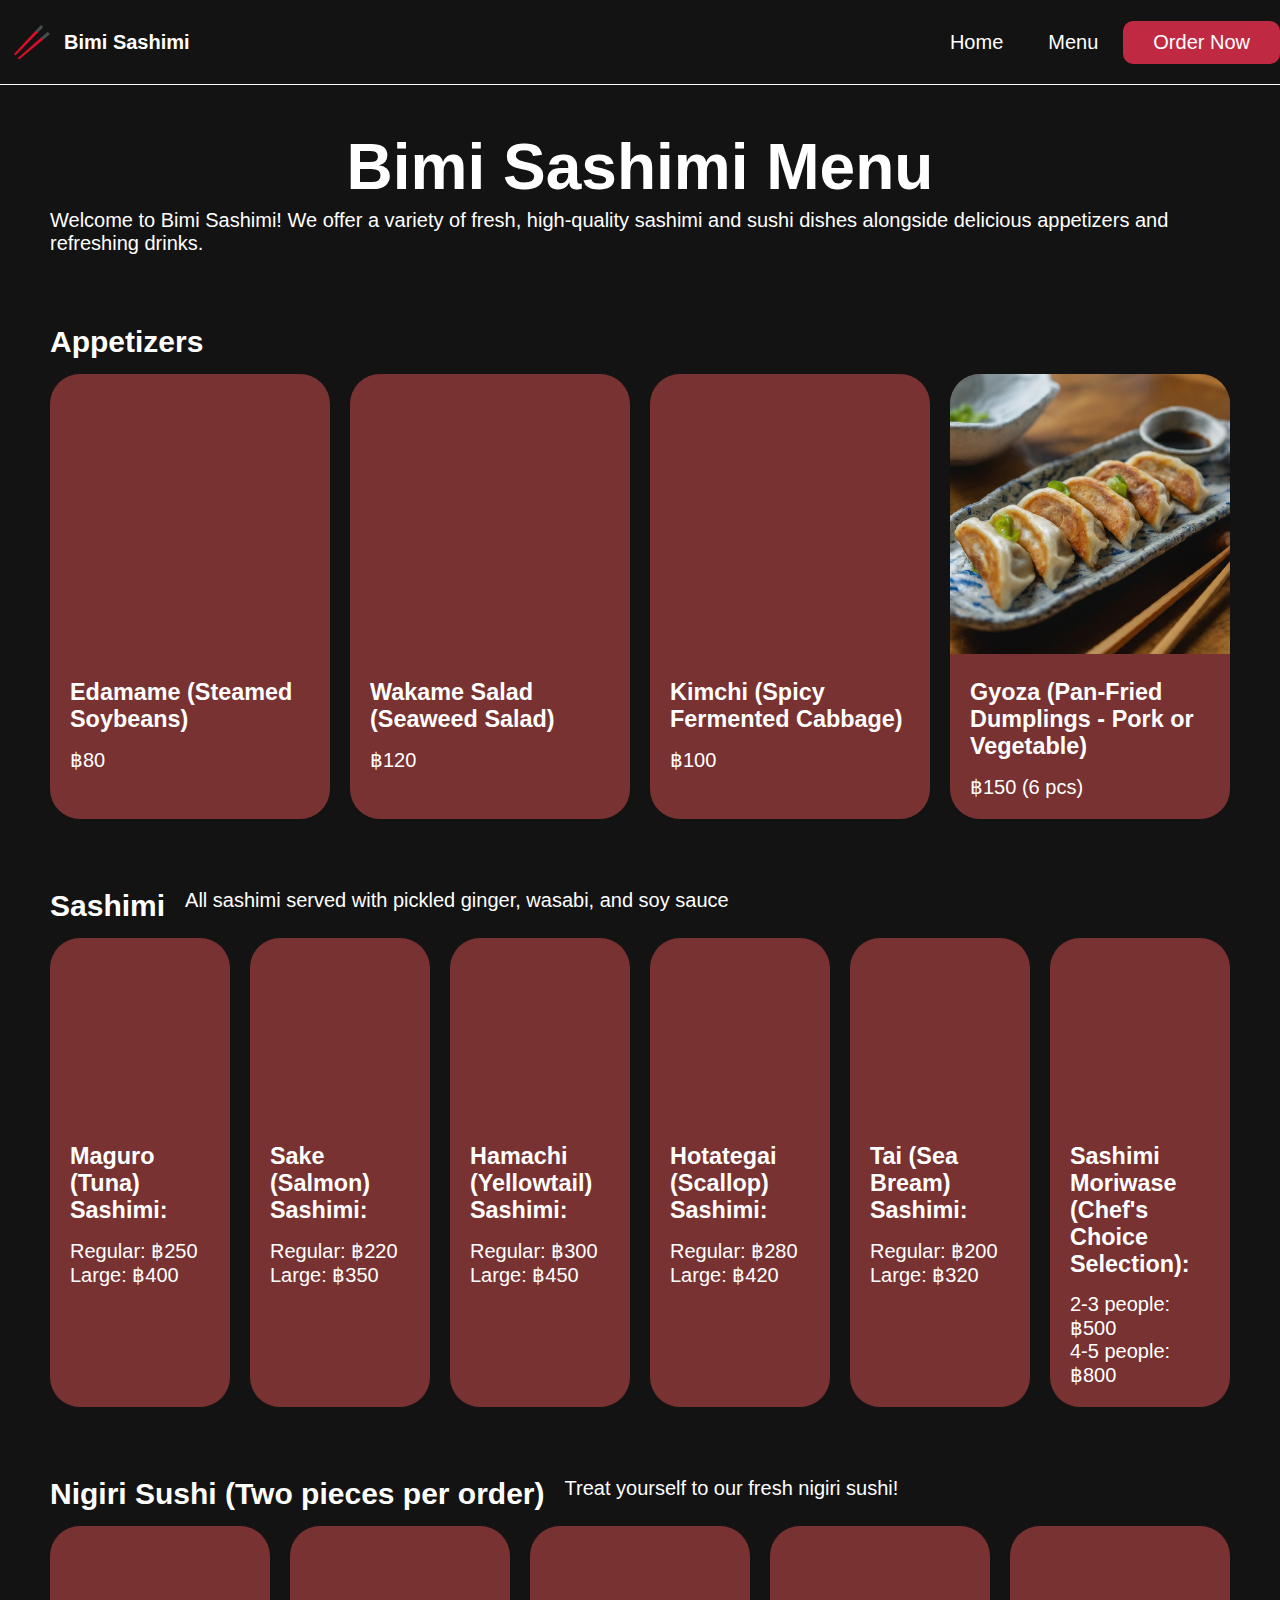
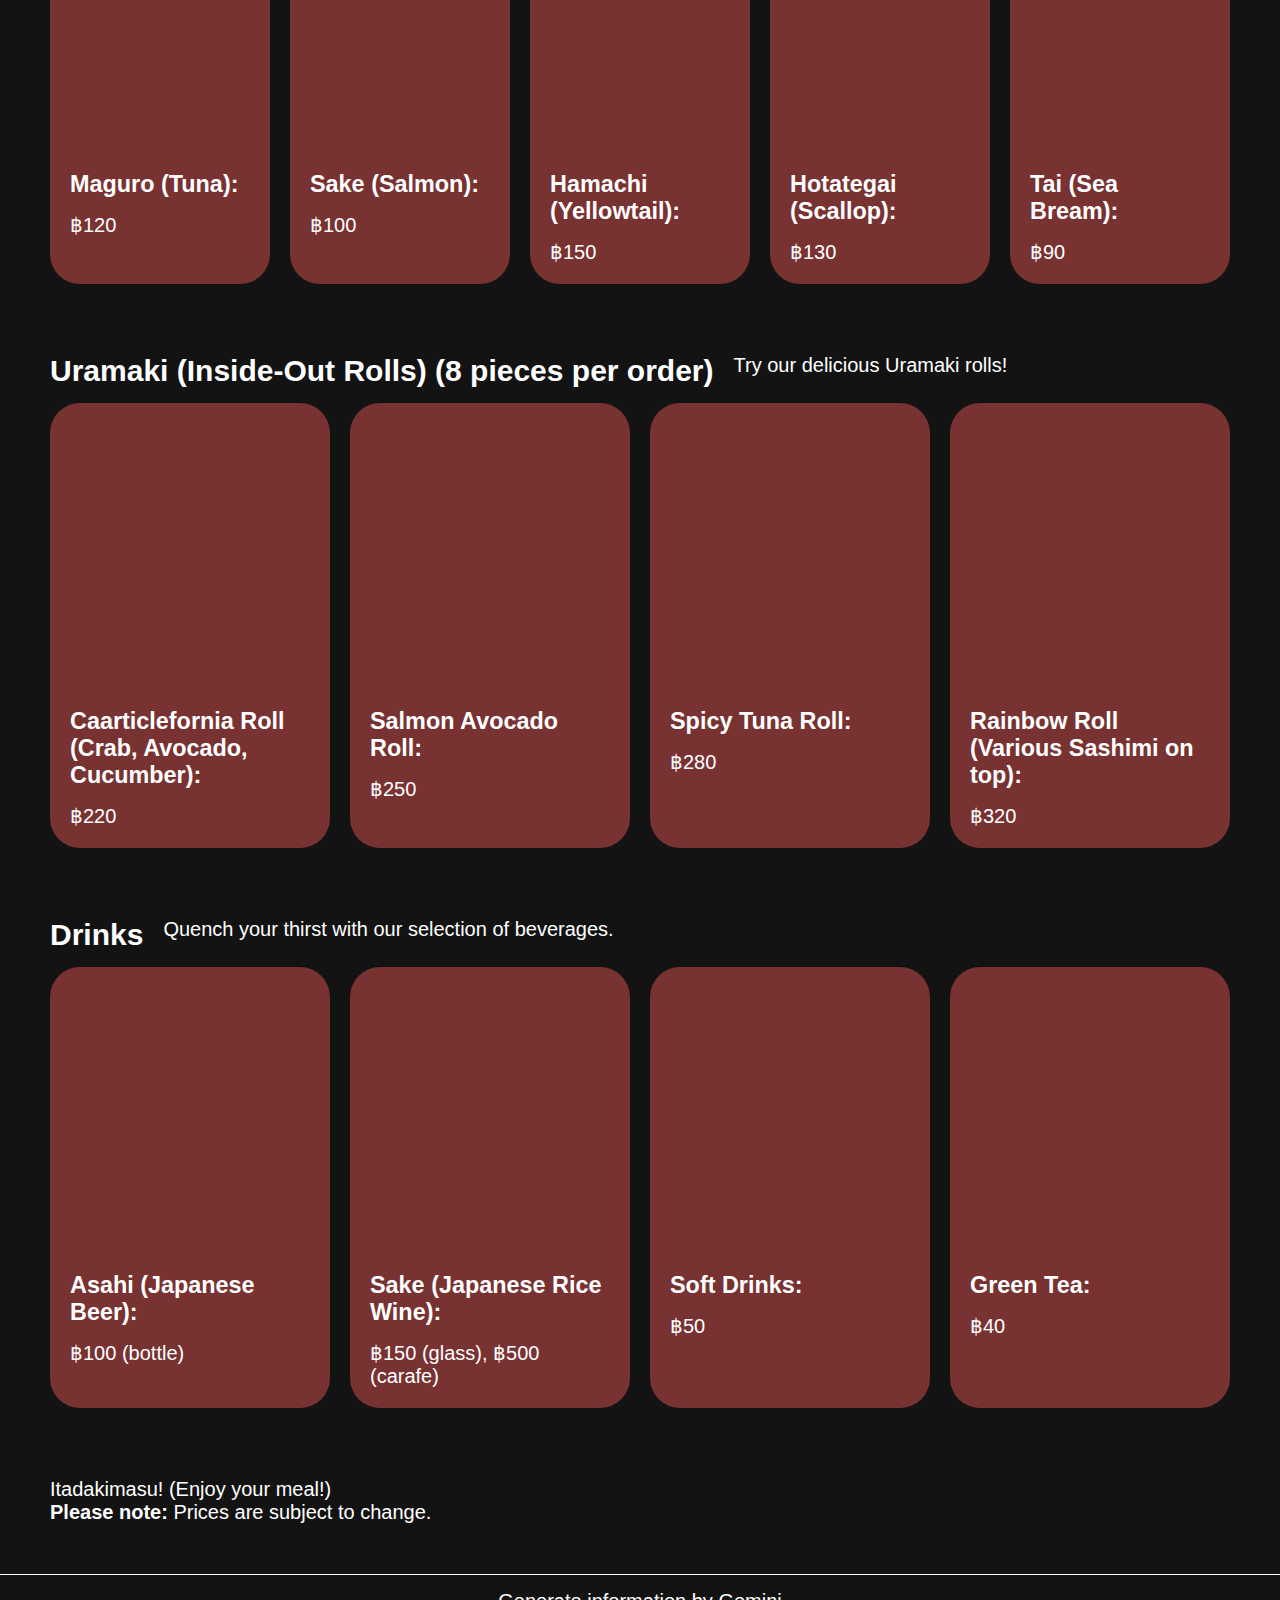
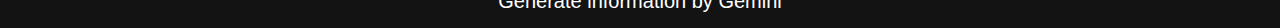
==== menu.html @ 7e34f9c7 "first commit" ====
<!DOCTYPE html>
<html lang="en">
	<head>
		<meta charset="UTF-8" />
		<meta name="viewport" content="width=device-width, initial-scale=1.0" />
		<link rel="stylesheet" href="menu_style.css" />
		<link
			rel="stylesheet"
			href="https://cdnjs.cloudflare.com/ajax/libs/font-awesome/4.7.0/css/font-awesome.min.css"
		/>
		<script src="scripts.js"></script>
		<title>Bimi Sashimi Menu</title>
	</head>
	<body>
		<header>
			<a href="index.html" class="logo-holder">
				<div class="logo">🥢</div>
				<div class="logo-text">Bimi Sashimi</div>
			</a>
			<nav>
				<ul id="nav-bar">
					<li>
						<a href="index.html">Home</a>
					</li>
					<li>
						<a href="#">Menu</a>
					</li>
					<li>
						<a href="order.html" class="button">Order Now</a>
					</li>
				</ul>
				<a href="#" class="nav-icon" onclick="toggleMobileMenu();">
					<i class="fa fa-align-left"></i>
				</a>
			</nav>
		</header>
		<main>
			<section class="hero">
				<h1>Bimi Sashimi Menu</h1>
				<p>
					Welcome to Bimi Sashimi! We offer a variety of fresh, high-quality
					sashimi and sushi dishes alongside delicious appetizers and refreshing
					drinks.
				</p>
			</section>
			<section class="menu appetizer">
				<h2>Appetizers</h2>
				<div>
					<article>
						<figure></figure>
						<h3>Edamame (Steamed Soybeans)</h3>
						<p>฿80</p>
					</article>
					<article>
						<figure></figure>
						<h3>Wakame Salad (Seaweed Salad)</h3>
						<p>฿120</p>
					</article>
					<article>
						<figure></figure>
						<h3>Kimchi (Spicy Fermented Cabbage)</h3>
						<p>฿100</p>
					</article>
					<article>
						<figure>
							<img src="images/gyoza.jpg" alt="Gyoza" width="100%" />
						</figure>
						<h3>Gyoza (Pan-Fried Dumplings - Pork or Vegetable)</h3>
						<p>฿150 (6 pcs)</p>
					</article>
				</div>
			</section>
			<section class="menu sashimi">
				<div>
					<h2>Sashimi</h2>
					<p>All sashimi served with pickled ginger, wasabi, and soy sauce</p>
				</div>
				<div>
					<article>
						<figure></figure>
						<h3>Maguro (Tuna) Sashimi:</h3>
						<p>Regular: ฿250</p>
						<p>Large: ฿400</p>
					</article>
					<article>
						<figure></figure>
						<h3>Sake (Salmon) Sashimi:</h3>
						<p>Regular: ฿220</p>
						<p>Large: ฿350</p>
					</article>
					<article>
						<figure></figure>
						<h3>Hamachi (Yellowtail) Sashimi:</h3>
						<p>Regular: ฿300</p>
						<p>Large: ฿450</p>
					</article>
					<article>
						<figure></figure>
						<h3>Hotategai (Scallop) Sashimi:</h3>
						<p>Regular: ฿280</p>
						<p>Large: ฿420</p>
					</article>
					<article>
						<figure></figure>
						<h3>Tai (Sea Bream) Sashimi:</h3>
						<p>Regular: ฿200</p>
						<p>Large: ฿320</p>
					</article>
					<article>
						<figure></figure>
						<h3>Sashimi Moriwase (Chef's Choice Selection):</h3>
						<p>2-3 people: ฿500</p>
						<p>4-5 people: ฿800</p>
					</article>
				</div>
			</section>
			<section class="menu sushi">
				<div>
					<h2>Nigiri Sushi (Two pieces per order)</h2>
					<p>Treat yourself to our fresh nigiri sushi!</p>
				</div>
				<div>
					<article>
						<figure></figure>
						<h3>Maguro (Tuna):</h3>
						<p>฿120</p>
					</article>
					<article>
						<figure></figure>
						<h3>Sake (Salmon):</h3>
						<p>฿100</p>
					</article>
					<article>
						<figure></figure>
						<h3>Hamachi (Yellowtail):</h3>
						<p>฿150</p>
					</article>
					<article>
						<figure></figure>
						<h3>Hotategai (Scallop):</h3>
						<p>฿130</p>
					</article>
					<article>
						<figure></figure>
						<h3>Tai (Sea Bream):</h3>
						<p>฿90</p>
					</article>
				</div>
			</section>
			<section class="menu uramaki">
				<div>
					<h2>Uramaki (Inside-Out Rolls) (8 pieces per order)</h2>
					<p>Try our delicious Uramaki rolls!</p>
				</div>

				<div>
					<article>
						<figure></figure>
						<h3>Caarticlefornia Roll (Crab, Avocado, Cucumber):</h3>
						<p>฿220</p>
					</article>
					<article>
						<figure></figure>
						<h3>Salmon Avocado Roll:</h3>
						<p>฿250</p>
					</article>
					<article>
						<figure></figure>
						<h3>Spicy Tuna Roll:</h3>
						<p>฿280</p>
					</article>
					<article>
						<figure></figure>
						<h3>Rainbow Roll (Various Sashimi on top):</h3>
						<p>฿320</p>
					</article>
				</div>
			</section>
			<section class="menu drink">
				<div>
					<h2>Drinks</h2>
					<p>Quench your thirst with our selection of beverages.</p>
				</div>
				<div>
					<article>
						<figure></figure>
						<h3>Asahi (Japanese Beer):</h3>
						<p>฿100 (bottle)</p>
					</article>
					<article>
						<figure></figure>
						<h3>Sake (Japanese Rice Wine):</h3>
						<p>฿150 (glass), ฿500 (carafe)</p>
					</article>
					<article>
						<figure></figure>
						<h3>Soft Drinks:</h3>
						<p>฿50</p>
					</article>
					<article>
						<figure></figure>
						<h3>Green Tea:</h3>
						<p>฿40</p>
					</article>
				</div>
			</section>
			<section>
				<p>Itadakimasu! (Enjoy your meal!)</p>
				<p><strong> Please note: </strong> Prices are subject to change.</p>
			</section>
		</main>
		<footer>
			<p>Generate information by Gemini</p>
		</footer>
	</body>
</html>
---- menu_style.css ----
*,
*::before,
*::after {
	box-sizing: border-box;
	margin: 0;
	padding: 0;
}

:root {
	--black: #131313;
	--red: #c02942;
	--deep_red: #783232;
}

h1 {
	font-size: 64px;
	line-height: 1;
	margin-bottom: 10px;
	text-align: center;
}

h2 {
	padding-bottom: 15px;
}

a {
	text-decoration: none;
}

.button {
	padding: 10px 30px;
	background-color: var(--red);
	color: white;
	border-radius: 10px;
	transition: ease 0.3s all;
	&:hover {
		background-color: white;
		color: var(--black);
	}
}

body {
	font-family: "Open Sans", sans-serif;
	font-size: 20px;
	background-color: var(--black);
	color: white;
}

header {
	padding-top: 10px;
	padding-bottom: 10px;
	display: flex;
	justify-content: space-between;
	max-width: 1440px;
	margin: auto;
	border-bottom: 1px solid;

	.logo-holder {
		display: flex;
		align-items: center;
		font-weight: 600;
		color: white;

		.logo {
			display: flex;
			align-items: center;
			justify-content: center;
			font-size: 32px;
			height: 64px;
			width: 64px;
		}
	}

	nav {
		display: flex;
		align-items: center;
		ul {
			display: flex;
			list-style-type: none;
			gap: 5px;
			li {
				a {
					display: inline-block;
					padding: 10px 20px;
					color: white;
					transition: ease 0.3s all;
					border-radius: 10px;

					&:hover {
						background-color: white;
						color: var(--black);
						border-radius: 10px;
						-webkit-border-radius: 10px;
						-moz-border-radius: 10px;
						-ms-border-radius: 10px;
						-o-border-radius: 10px;
					}
				}
			}
		}
		.nav-icon {
			display: none;
			padding: 10px;
			color: white;

			@media (max-width: 768px) {
				display: inline-block;
				position: absolute;
				top: 20px;
				right: 20px;
			}
		}
	}

	@media (max-width: 1024px) {
		flex-direction: column;
		align-items: center;
	}

	@media (max-width: 768px) {
		nav {
			width: 100%;
			ul {
				display: none;
				flex-direction: column;
				text-align: center;
				width: 100%;
				padding: 0 20px;
				a {
					width: 100%;
				}
				&.active {
					display: flex;
				}
			}
		}
	}
}

section {
	margin: 30px;
	padding: 20px;
	border-radius: 20px;

	&.menu {
		/* background-color: var(--deep_red); */
		display: flex;
		flex-direction: column;

		div {
			display: flex;
			/* align-items: center; */
			gap: 20px;

			@media (max-width: 1024px) {
				/* flex-wrap: wrap; */
				flex-direction: column;
			}
			article {
				background-color: var(--deep_red);
				padding: 20px;
				border-radius: 30px;
				/* max-width: 340px; */
				flex: 1;
				overflow: hidden;

				h3 {
					margin-top: 25px;
					margin-bottom: 15px;
				}
				figure {
					overflow: hidden;
					margin: -20px -20px 0 -20px;
					aspect-ratio: 1/1;
					img {
						object-fit: cover;
					}
				}
			}
		}
	}
}

footer {
	padding-top: 15px;
	padding-bottom: 15px;
	max-width: 1440px;
	margin: auto;
	border-top: 1px solid;
	text-align: center;
}
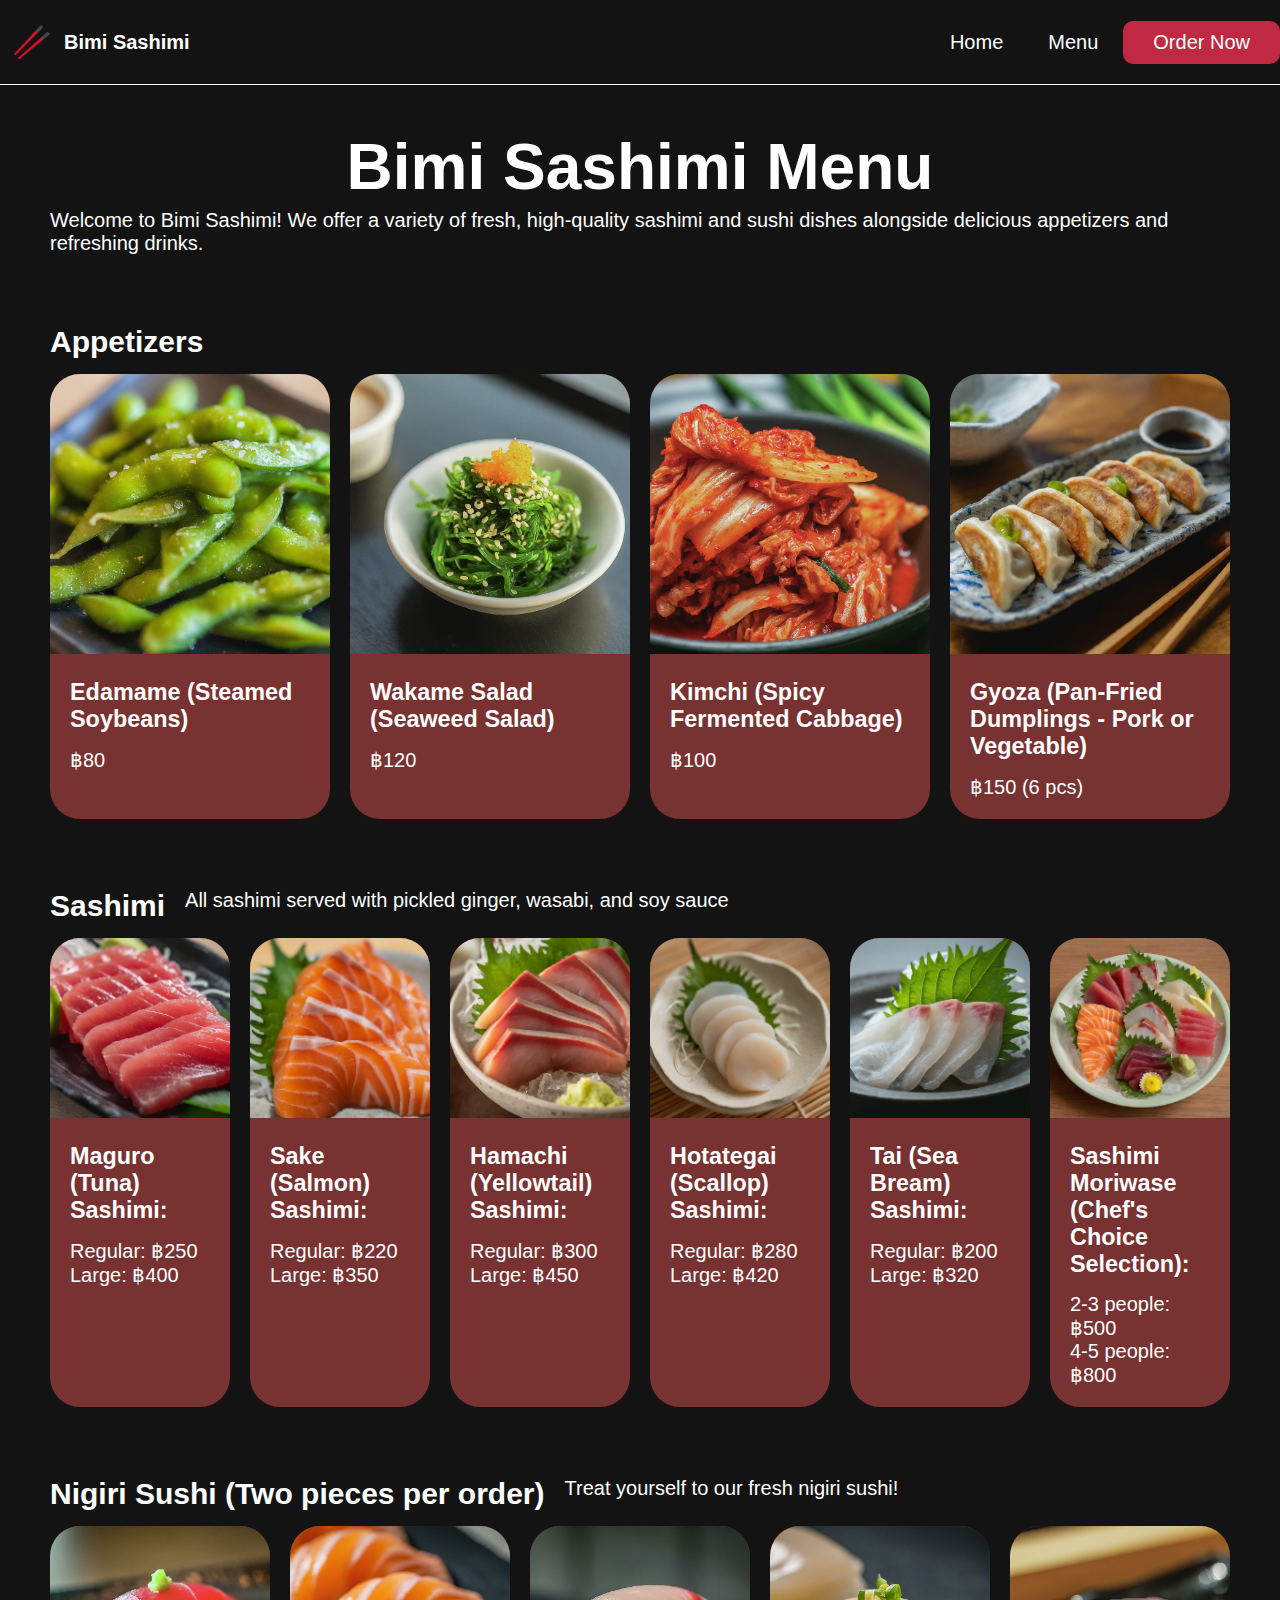
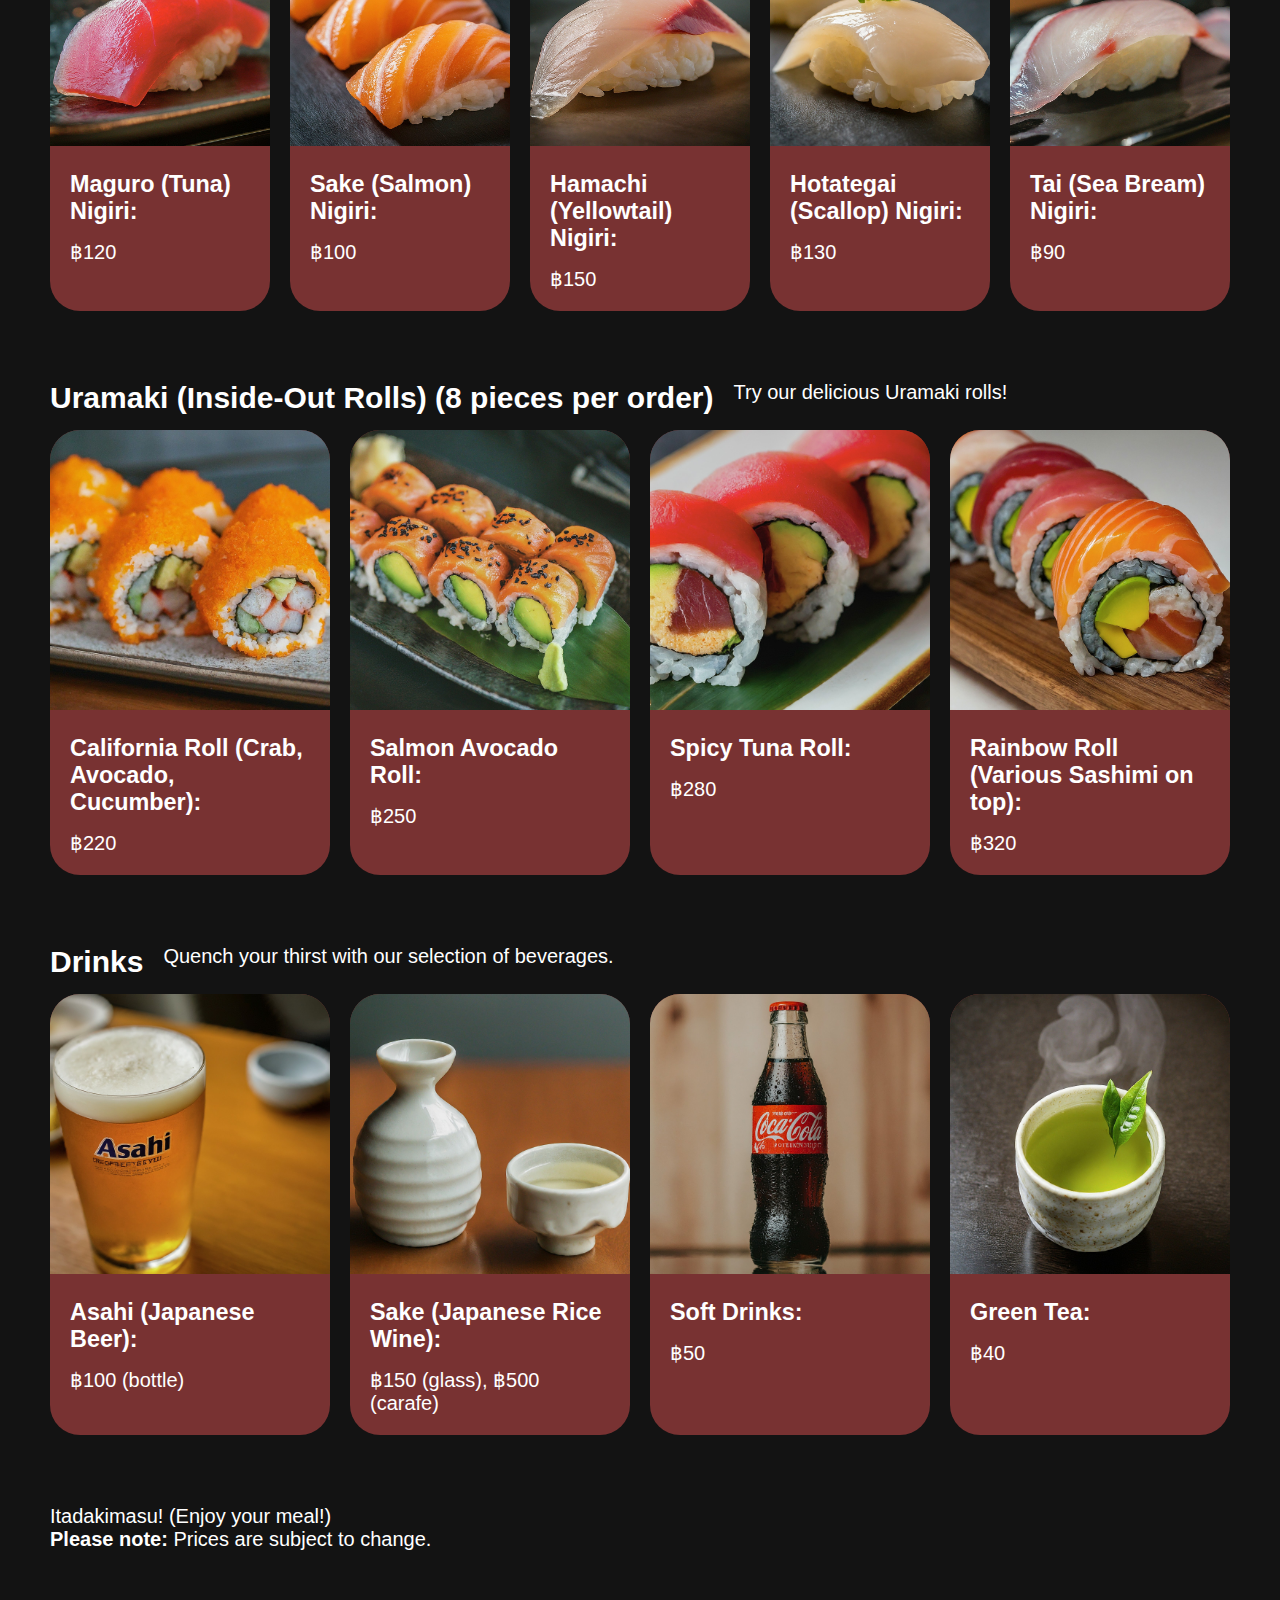
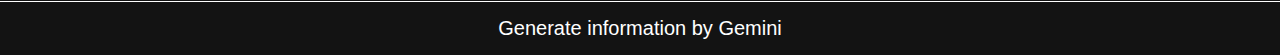
==== commit 4fa118bf: "add pictures in menu" ====
--- a/menu.html
+++ b/menu.html
@@ -47,23 +47,25 @@
 				<h2>Appetizers</h2>
 				<div>
 					<article>
-						<figure></figure>
+						<figure><img src="images/edamame.jpg" alt="Edamame" /></figure>
 						<h3>Edamame (Steamed Soybeans)</h3>
 						<p>฿80</p>
 					</article>
 					<article>
-						<figure></figure>
+						<figure>
+							<img src="images/wakame_salad.jpg" alt="Wakame Salad" />
+						</figure>
 						<h3>Wakame Salad (Seaweed Salad)</h3>
 						<p>฿120</p>
 					</article>
 					<article>
-						<figure></figure>
+						<figure><img src="images/kimchi.jpg" alt="Kimchi" /></figure>
 						<h3>Kimchi (Spicy Fermented Cabbage)</h3>
 						<p>฿100</p>
 					</article>
 					<article>
 						<figure>
-							<img src="images/gyoza.jpg" alt="Gyoza" width="100%" />
+							<img src="images/gyoza.jpg" alt="Gyoza" />
 						</figure>
 						<h3>Gyoza (Pan-Fried Dumplings - Pork or Vegetable)</h3>
 						<p>฿150 (6 pcs)</p>
@@ -77,37 +79,48 @@
 				</div>
 				<div>
 					<article>
-						<figure></figure>
+						<figure>
+							<img src="images/maguro_sashimi.jpg" alt="Maguro" /><img
+								src=""
+								alt=""
+							/>
+						</figure>
 						<h3>Maguro (Tuna) Sashimi:</h3>
 						<p>Regular: ฿250</p>
 						<p>Large: ฿400</p>
 					</article>
 					<article>
-						<figure></figure>
+						<figure><img src="images/salmon_sashimi.jpg" alt="Sake" /></figure>
 						<h3>Sake (Salmon) Sashimi:</h3>
 						<p>Regular: ฿220</p>
 						<p>Large: ฿350</p>
 					</article>
 					<article>
-						<figure></figure>
+						<figure>
+							<img src="images/hamachi_sashimi.jpg" alt="Hamachi" />
+						</figure>
 						<h3>Hamachi (Yellowtail) Sashimi:</h3>
 						<p>Regular: ฿300</p>
 						<p>Large: ฿450</p>
 					</article>
 					<article>
-						<figure></figure>
+						<figure>
+							<img src="images/hotategai_sashimi.jpg" alt="Hotategai" />
+						</figure>
 						<h3>Hotategai (Scallop) Sashimi:</h3>
 						<p>Regular: ฿280</p>
 						<p>Large: ฿420</p>
 					</article>
 					<article>
-						<figure></figure>
+						<figure><img src="images/tai_sashimi.jpg" alt="Tai" /></figure>
 						<h3>Tai (Sea Bream) Sashimi:</h3>
 						<p>Regular: ฿200</p>
 						<p>Large: ฿320</p>
 					</article>
 					<article>
-						<figure></figure>
+						<figure>
+							<img src="images/sashimi_moriwase.jpg" alt="Sashimi Moriwase" />
+						</figure>
 						<h3>Sashimi Moriwase (Chef's Choice Selection):</h3>
 						<p>2-3 people: ฿500</p>
 						<p>4-5 people: ฿800</p>
@@ -121,28 +134,38 @@
 				</div>
 				<div>
 					<article>
-						<figure></figure>
-						<h3>Maguro (Tuna):</h3>
+						<figure>
+							<img src="images/maguro_nigiri.jpg" alt="Maguro Nigiri" />
+						</figure>
+						<h3>Maguro (Tuna) Nigiri:</h3>
 						<p>฿120</p>
 					</article>
 					<article>
-						<figure></figure>
-						<h3>Sake (Salmon):</h3>
+						<figure>
+							<img src="images/sake_nigiri.jpg" alt="Sake Nigiri" />
+						</figure>
+						<h3>Sake (Salmon) Nigiri:</h3>
 						<p>฿100</p>
 					</article>
 					<article>
-						<figure></figure>
-						<h3>Hamachi (Yellowtail):</h3>
+						<figure>
+							<img src="images/hamachi_nigiri.jpg" alt="Hamachi Nigiri" />
+						</figure>
+						<h3>Hamachi (Yellowtail) Nigiri:</h3>
 						<p>฿150</p>
 					</article>
 					<article>
-						<figure></figure>
-						<h3>Hotategai (Scallop):</h3>
+						<figure>
+							<img src="images/hotategai_nigiri.jpg" alt="Hotategai Nigiri" />
+						</figure>
+						<h3>Hotategai (Scallop) Nigiri:</h3>
 						<p>฿130</p>
 					</article>
 					<article>
-						<figure></figure>
-						<h3>Tai (Sea Bream):</h3>
+						<figure>
+							<img src="images/tai_nigiri.jpg" alt="Tai Nigiri" />
+						</figure>
+						<h3>Tai (Sea Bream) Nigiri:</h3>
 						<p>฿90</p>
 					</article>
 				</div>
@@ -155,22 +178,33 @@
 
 				<div>
 					<article>
-						<figure></figure>
-						<h3>Caarticlefornia Roll (Crab, Avocado, Cucumber):</h3>
+						<figure>
+							<img src="images/california_roll.jpg" alt="California Roll" />
+						</figure>
+						<h3>California Roll (Crab, Avocado, Cucumber):</h3>
 						<p>฿220</p>
 					</article>
 					<article>
-						<figure></figure>
+						<figure>
+							<img
+								src="images/salmon_avocado_roll.jpg"
+								alt="Salmon Avocado Roll"
+							/>
+						</figure>
 						<h3>Salmon Avocado Roll:</h3>
 						<p>฿250</p>
 					</article>
 					<article>
-						<figure></figure>
+						<figure>
+							<img src="images/spicy _tuna_roll.jpg" alt="Spicy Tuna Roll" />
+						</figure>
 						<h3>Spicy Tuna Roll:</h3>
 						<p>฿280</p>
 					</article>
 					<article>
-						<figure></figure>
+						<figure>
+							<img src="images/rainbow_roll.jpg" alt="Rainbow Roll" />
+						</figure>
 						<h3>Rainbow Roll (Various Sashimi on top):</h3>
 						<p>฿320</p>
 					</article>
@@ -183,22 +217,24 @@
 				</div>
 				<div>
 					<article>
-						<figure></figure>
+						<figure><img src="images/asahi.jpg" alt="Asahi" /></figure>
 						<h3>Asahi (Japanese Beer):</h3>
 						<p>฿100 (bottle)</p>
 					</article>
 					<article>
-						<figure></figure>
+						<figure><img src="images/sake.jpg" alt="Sake" /></figure>
 						<h3>Sake (Japanese Rice Wine):</h3>
 						<p>฿150 (glass), ฿500 (carafe)</p>
 					</article>
 					<article>
-						<figure></figure>
+						<figure>
+							<img src="images/soft_drinks.jpg" alt="Soft Drinks" />
+						</figure>
 						<h3>Soft Drinks:</h3>
 						<p>฿50</p>
 					</article>
 					<article>
-						<figure></figure>
+						<figure><img src="images/green_tea.jpg" alt="Green Tea" /></figure>
 						<h3>Green Tea:</h3>
 						<p>฿40</p>
 					</article>
--- a/menu_style.css
+++ b/menu_style.css
@@ -174,6 +174,7 @@
 					aspect-ratio: 1/1;
 					img {
 						object-fit: cover;
+						width: 100%;
 					}
 				}
 			}
